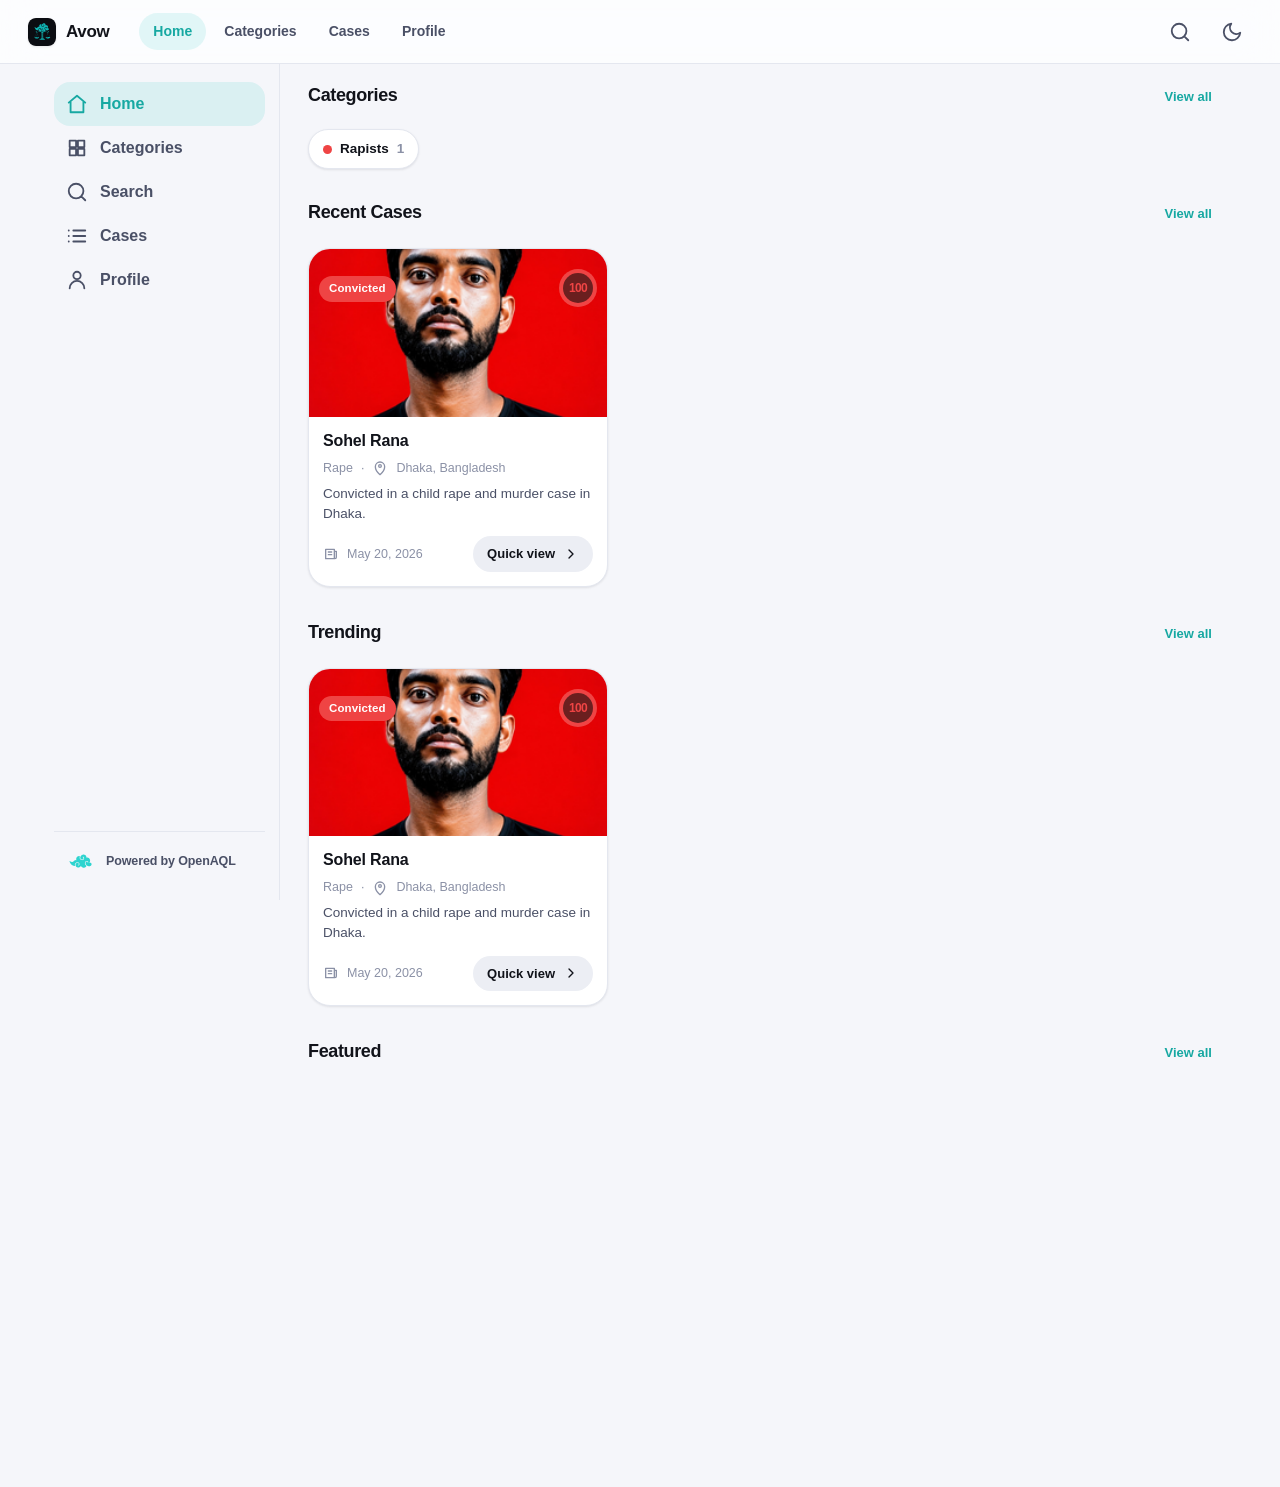
==== index.html @ c876e5d5 "Launch Avow" ====
<!DOCTYPE html>
<html lang="en" dir="ltr">
<head>
  <meta charset="UTF-8" />
  <meta name="viewport" content="width=device-width, initial-scale=1, viewport-fit=cover, maximum-scale=5" />
  <title>Avow</title>
  <meta name="title" content="Avow"/>
  <meta name="theme-color" content="#1CC2BB" media="(prefers-color-scheme: light)" />
  <meta name="theme-color" content="#0b0d12" media="(prefers-color-scheme: dark)" />
  <meta name="description" content="Awareness, Integrity and Justice" />
  <meta name="keywords" content="criminal, awareness, justice"/>
  <meta name="author" content="Avow"/>
  <meta name="robots" content="noindex, nofollow">
  <meta name="language" content="en"/>
  <meta property="og:type" content="website"/>
  <meta property="og:url" content="https://openaql.github.io/avow"/>
  <meta property="og:title" content="Avow"/>
  <meta property="og:description" content="Awareness, Integrity and Justice"/>
  <meta property="og:image" content="https://openaql.github.io/avow/assets/icons/avow-banner.jpg"/>
  <meta name="twitter:card" content="summary_large_image"/>
  <meta name="twitter:url" content="https://openaql.github.io/avow"/>
  <meta name="twitter:title" content="Avow"/>
  <meta name="twitter:description" content="Awareness, Integrity and Justice"/>
  <meta name="twitter:image" content="https://openaql.github.io/avow/assets/icons/avow-banner.jpg"/>
  <meta http-equiv="Content-Security-Policy" content="default-src 'self'; script-src 'self'; style-src 'self'; img-src 'self' data: https:; media-src 'self' https:; font-src 'self'; connect-src 'self'; manifest-src 'self'; worker-src 'self'; base-uri 'self'; form-action 'self'; frame-ancestors 'none'; object-src 'none'" />
  <meta name="referrer" content="no-referrer" />
  <link rel="canonical" href="./index.html" />
  <link rel="manifest" href="pwa/manifest.json" />
  <link rel="icon" type="image/svg+xml" href="assets/icons/icon.svg" />
  <link rel="apple-touch-icon" href="assets/icons/icon-192.png" />
  <meta name="apple-mobile-web-app-capable" content="yes" />
  <meta name="apple-mobile-web-app-status-bar-style" content="black-translucent" />
  <meta name="apple-mobile-web-app-title" content="Avow" />
  <link rel="preload" href="assets/css/styles.css" as="style" />
  <link rel="stylesheet" href="assets/css/styles.css" />
  <link rel="preload" href="data/index.json" as="fetch" type="application/json" crossorigin="anonymous" />
</head>
<body data-page="home">
  <div id="splash" aria-hidden="true"><div class="splash-logo"><img src="assets/icons/icon.svg" alt="Avow"></div></div>

  <main class="app" id="main">
    <section class="section">
      <div class="section__head"><h2 class="section__title">Categories</h2><a class="section__link" href="categories.html">View all</a></div>
    </section>
    <div class="cat-scroller" id="cat-chips" aria-label="Categories"></div>

    <section class="section">
      <div class="section__head"><h2 class="section__title">Recent Cases</h2><a class="section__link" href="search.html?sort=recent">View all</a></div>
    </section>
    <div class="case-rail" id="recent"></div>

    <section class="section">
      <div class="section__head"><h2 class="section__title">Trending</h2><a class="section__link" href="search.html?trending=1">View all</a></div>
    </section>
    <div class="case-rail" id="trending"></div>

    <section class="section">
      <div class="section__head"><h2 class="section__title">Featured</h2><a class="section__link" href="search.html?featured=1">View all</a></div>
    </section>
    <div class="case-rail" id="featured"></div>
  </main>

  <script src="assets/js/core.js" defer></script>
  <script src="assets/js/ui.js" defer></script>
  <script src="assets/js/components.js" defer></script>
  <script src="assets/js/home.js" defer></script>
</body>
</html>
---- assets/css/styles.css ----
:root {
  --brand: #1CC2BB;
  --brand-600: #17a8a2;
  --brand-700: #0f8c86;

  --bg: #f5f6fa;
  --bg-elev: #ffffff;
  --bg-sunken: #eceef4;
  --surface-glass: rgba(255, 255, 255, 0.72);
  --border: #e4e7ef;
  --border-strong: #d4d9e6;

  --text: #11131a;
  --text-soft: #4a5066;
  --text-mut: #8b91a6;

  --ok: #10b981;
  --warn: #f59e0b;
  --danger: #ef4444;
  --info: #3b82f6;
  --neutral: #6b7280;

  --st-suspect: #6b7280;
  --st-arrested: #f59e0b;
  --st-on_trial: #3b82f6;
  --st-convicted: #ef4444;
  --st-released: #10b981;
  --st-active: #8b5cf6;

  --r-sm: 10px;
  --r-md: 16px;
  --r-lg: 22px;
  --r-xl: 28px;
  --r-pill: 999px;

  --sh-1: 0 1px 2px rgba(17, 19, 26, 0.04), 0 1px 3px rgba(17, 19, 26, 0.06);
  --sh-2: 0 4px 12px rgba(17, 19, 26, 0.06), 0 2px 6px rgba(17, 19, 26, 0.05);
  --sh-3: 0 12px 32px rgba(17, 19, 26, 0.10), 0 4px 10px rgba(17, 19, 26, 0.06);
  --sh-fab: 0 8px 24px rgba(28, 194, 187, 0.40);

  --maxw: 1200px;
  --gutter: 16px;
  --header-h: 56px;
  --bottomnav-h: 64px;
  --safe-top: env(safe-area-inset-top, 0px);
  --safe-bottom: env(safe-area-inset-bottom, 0px);

  --ease: cubic-bezier(0.22, 1, 0.36, 1);
  --ease-in: cubic-bezier(0.55, 0, 1, 0.45);
  --dur-1: 140ms;
  --dur-2: 240ms;
  --dur-3: 380ms;

  --font: -apple-system, BlinkMacSystemFont, "Segoe UI", Roboto, "Helvetica Neue",
    Arial, "Noto Sans", sans-serif, "Apple Color Emoji", "Segoe UI Emoji";
  --font-mono: ui-monospace, SFMono-Regular, "SF Mono", Menlo, Consolas, monospace;
}

@media (prefers-color-scheme: dark) {
  :root {
    --bg: #0b0d12;
    --bg-elev: #151821;
    --bg-sunken: #0f121a;
    --surface-glass: rgba(21, 24, 33, 0.72);
    --border: #232838;
    --border-strong: #313850;
    --text: #f3f5fb;
    --text-soft: #b8bed2;
    --text-mut: #7e859c;
    --sh-1: 0 1px 2px rgba(0, 0, 0, 0.4);
    --sh-2: 0 4px 14px rgba(0, 0, 0, 0.45);
    --sh-3: 0 16px 40px rgba(0, 0, 0, 0.55);
  }
}

[data-theme="light"] {
  --bg: #f5f6fa; --bg-elev: #fff; --bg-sunken: #eceef4;
  --surface-glass: rgba(255,255,255,0.72);
  --border: #e4e7ef; --border-strong: #d4d9e6;
  --text: #11131a; --text-soft: #4a5066; --text-mut: #8b91a6;
}

[data-theme="dark"] {
  --bg: #0b0d12; --bg-elev: #151821; --bg-sunken: #0f121a;
  --surface-glass: rgba(21,24,33,0.72);
  --border: #232838; --border-strong: #313850;
  --text: #f3f5fb; --text-soft: #b8bed2; --text-mut: #7e859c;
}

*, *::before, *::after { box-sizing: border-box; }
* { margin: 0; -webkit-tap-highlight-color: transparent; }
html { -webkit-text-size-adjust: 100%; text-size-adjust: 100%; scroll-behavior: smooth; }

body {
  font-family: var(--font);
  background: var(--bg);
  color: var(--text);
  line-height: 1.5;
  font-size: 15px;
  min-height: 100dvh;
  overflow-x: hidden;
  -webkit-font-smoothing: antialiased;
  text-rendering: optimizeLegibility;
  overscroll-behavior-y: none;
}

img, svg, video { display: block; max-width: 100%; }
button, input, select, textarea { font: inherit; color: inherit; }
button { cursor: pointer; background: none; border: none; }
a { color: inherit; text-decoration: none; }
ul { list-style: none; padding: 0; }
:focus-visible { outline: 2px solid var(--brand); outline-offset: 2px; border-radius: 6px; }

@media (prefers-reduced-motion: reduce) {
  *, *::before, *::after { animation-duration: 0.001ms !important; transition-duration: 0.001ms !important; scroll-behavior: auto !important; }
}

.app {
  max-width: var(--maxw);
  margin: 0 auto;
  padding-top: calc(var(--header-h) + var(--safe-top));
  padding-bottom: calc(var(--bottomnav-h) + var(--safe-bottom) + 12px);
  min-height: 100dvh;
}

.appbar {
  position: fixed; top: 0; left: 0; right: 0; z-index: 50;
  height: calc(var(--header-h) + var(--safe-top));
  padding: var(--safe-top) var(--gutter) 0;
  display: flex; align-items: center; gap: 12px;
  background: var(--surface-glass);
  -webkit-backdrop-filter: saturate(180%) blur(18px);
  backdrop-filter: saturate(180%) blur(18px);
  border-bottom: 1px solid var(--border);
}

.appbar__brand { display: flex; align-items: center; gap: 10px; font-weight: 800; letter-spacing: -0.02em; font-size: 17px; }
.appbar__logo { width: 28px; height: 28px; border-radius: 8px; object-fit: cover; box-shadow: var(--sh-1); }
.appbar__spacer { flex: 1; }
.iconbtn { width: 40px; height: 40px; border-radius: var(--r-pill); display: grid; place-items: center; color: var(--text-soft); transition: background var(--dur-1) var(--ease), transform var(--dur-1) var(--ease); }
.iconbtn:hover { background: var(--bg-sunken); }
.iconbtn:active { transform: scale(0.92); }
.icon { width: 22px; height: 22px; stroke: currentColor; fill: none; stroke-width: 2; stroke-linecap: round; stroke-linejoin: round; }
.icon--sm { width: 16px; height: 16px; }
.icon--lg { width: 26px; height: 26px; }

.section { padding: 18px var(--gutter) 4px; }
.section__head { display: flex; align-items: baseline; justify-content: space-between; margin-bottom: 12px; }
.section__title { font-size: 18px; font-weight: 750; letter-spacing: -0.02em; }
.section__link { font-size: 13px; color: var(--brand-600); font-weight: 600; }
.page-title { font-size: 26px; font-weight: 820; letter-spacing: -0.03em; padding: 8px var(--gutter) 0; }
.page-sub { color: var(--text-mut); padding: 2px var(--gutter) 0; font-size: 14px; }

.stat-grid { display: grid; grid-template-columns: repeat(2, 1fr); gap: 12px; padding: 4px var(--gutter); }
.stat {
  background: var(--bg-elev); border: 1px solid var(--border); border-radius: var(--r-lg);
  padding: 16px; box-shadow: var(--sh-1); position: relative; overflow: hidden;
  transition: transform var(--dur-2) var(--ease), box-shadow var(--dur-2) var(--ease);
}
.stat:hover { transform: translateY(-2px); box-shadow: var(--sh-2); }
.stat__icon { width: 40px; height: 40px; border-radius: 12px; display: grid; place-items: center; margin-bottom: 10px; color: #fff; }
.stat__value { font-size: 26px; font-weight: 820; letter-spacing: -0.03em; font-variant-numeric: tabular-nums; }
.stat__label { color: var(--text-mut); font-size: 12.5px; font-weight: 600; margin-top: 2px; }
.stat__spark { position: absolute; right: -6px; bottom: -6px; width: 76px; height: 44px; opacity: 0.10; }

.cat-scroller { display: flex; gap: 10px; overflow-x: auto; padding: 4px var(--gutter) 12px; scroll-snap-type: x proximity; scrollbar-width: none; }
.cat-scroller::-webkit-scrollbar { display: none; }
.cat-grid { display: grid; grid-template-columns: repeat(2, 1fr); gap: 12px; padding: 4px var(--gutter); }
.cat-card {
  background: var(--bg-elev); border: 1px solid var(--border); border-radius: var(--r-lg);
  padding: 16px; box-shadow: var(--sh-1); display: flex; flex-direction: column; gap: 10px;
  transition: transform var(--dur-2) var(--ease), box-shadow var(--dur-2) var(--ease);
  scroll-snap-align: start;
}
.cat-card:active { transform: scale(0.97); }
.cat-card__icon { width: 46px; height: 46px; border-radius: 14px; display: grid; place-items: center; color: #fff; }
.cat-card__name { font-weight: 700; letter-spacing: -0.01em; }
.cat-card__count { font-size: 13px; color: var(--text-mut); }
.cat-chip { flex: 0 0 auto; display: flex; align-items: center; gap: 8px; padding: 9px 14px; border-radius: var(--r-pill); background: var(--bg-elev); border: 1px solid var(--border); font-weight: 600; font-size: 13.5px; box-shadow: var(--sh-1); transition: transform var(--dur-1) var(--ease); }
.cat-chip:active { transform: scale(0.95); }
.cat-chip .dot { width: 9px; height: 9px; border-radius: 50%; }

.case-list { display: grid; grid-template-columns: 1fr; gap: 12px; padding: 6px var(--gutter); }
.case-rail { display: flex; gap: 12px; overflow-x: auto; padding: 6px var(--gutter) 14px; scroll-snap-type: x mandatory; scrollbar-width: none; }
.case-rail::-webkit-scrollbar { display: none; }
.case-rail .case-card { flex: 0 0 78%; max-width: 320px; scroll-snap-align: start; }

.case-card {
  background: var(--bg-elev); border: 1px solid var(--border); border-radius: var(--r-lg);
  box-shadow: var(--sh-1); overflow: hidden; display: flex; flex-direction: column;
  transition: transform var(--dur-2) var(--ease), box-shadow var(--dur-2) var(--ease);
  text-align: left; width: 100%;
}
.case-card:hover { transform: translateY(-3px); box-shadow: var(--sh-3); }
.case-card:active { transform: scale(0.985); }
.case-card__media { position: relative; aspect-ratio: 16 / 9; display: grid; place-items: center; color: #fff; font-weight: 800; font-size: 30px; letter-spacing: -0.02em; }
.case-card__badge { position: absolute; top: 10px; left: 10px; }
.case-card__signal { position: absolute; top: 10px; right: 10px; }
.case-card__body { padding: 12px 14px 14px; display: flex; flex-direction: column; gap: 6px; }
.case-card__name { font-weight: 750; font-size: 16px; letter-spacing: -0.01em; }
.case-card__meta { display: flex; gap: 8px; align-items: center; font-size: 12.5px; color: var(--text-mut); flex-wrap: wrap; }
.case-card__desc { color: var(--text-soft); font-size: 13.5px; display: -webkit-box; -webkit-line-clamp: 2; -webkit-box-orient: vertical; overflow: hidden; }
.case-card__foot { display: flex; align-items: center; justify-content: space-between; margin-top: 6px; }

.gradient-media { background: linear-gradient(135deg, var(--c1, var(--brand)), var(--c2, var(--brand-700))); }
.avatar { border-radius: 50%; display: grid; place-items: center; color: #fff; font-weight: 800; letter-spacing: -0.02em; flex: none; }

.badge { display: inline-flex; align-items: center; gap: 6px; padding: 4px 10px; border-radius: var(--r-pill); font-size: 11.5px; font-weight: 700; letter-spacing: 0.01em; background: var(--bg-sunken); color: var(--text-soft); border: 1px solid var(--border); white-space: nowrap; }
.badge .dot { width: 7px; height: 7px; border-radius: 50%; }
.badge--status { color: #fff; border: none; backdrop-filter: blur(4px); }
.badge--glass { background: rgba(0,0,0,0.42); color: #fff; border: none; -webkit-backdrop-filter: blur(6px); backdrop-filter: blur(6px); }
.status-suspect { background: var(--st-suspect); }
.status-arrested { background: var(--st-arrested); }
.status-on_trial { background: var(--st-on_trial); }
.status-convicted { background: var(--st-convicted); }
.status-released { background: var(--st-released); }
.status-active { background: var(--st-active); }

.signal { display: inline-grid; place-items: center; width: 38px; height: 38px; border-radius: 50%; font-size: 12px; font-weight: 800; color: #fff; font-variant-numeric: tabular-nums; background:
  conic-gradient(currentColor calc(var(--score) * 1%), rgba(255,255,255,0.25) 0); position: relative; }
.signal::after { content: ""; position: absolute; inset: 4px; border-radius: 50%; background: rgba(0,0,0,0.55); }
.signal span { position: relative; z-index: 1; }
.signal--chip { color: var(--brand-600); background: var(--bg-sunken); width: auto; height: auto; padding: 4px 9px; border-radius: var(--r-pill); }
.signal--chip::after { display: none; }

.btn { display: inline-flex; align-items: center; justify-content: center; gap: 8px; padding: 11px 18px; border-radius: var(--r-pill); font-weight: 700; font-size: 14px; transition: transform var(--dur-1) var(--ease), box-shadow var(--dur-2) var(--ease), background var(--dur-1) var(--ease); }
.btn:active { transform: scale(0.96); }
.btn--primary { background: linear-gradient(135deg, var(--brand), var(--brand-700)); color: #fff; box-shadow: var(--sh-2); }
.btn--ghost { background: var(--bg-sunken); color: var(--text); }
.btn--block { width: 100%; }
.btn--sm { padding: 8px 14px; font-size: 13px; }
.quick-view { align-self: flex-start; }

.bottomnav {
  position: fixed; bottom: 0; left: 0; right: 0; z-index: 50;
  height: calc(var(--bottomnav-h) + var(--safe-bottom));
  padding-bottom: var(--safe-bottom);
  display: flex; align-items: stretch;
  background: var(--surface-glass);
  -webkit-backdrop-filter: saturate(180%) blur(20px);
  backdrop-filter: saturate(180%) blur(20px);
  border-top: 1px solid var(--border);
}

.bottomnav__item { flex: 1; display: flex; flex-direction: column; align-items: center; justify-content: center; gap: 3px; color: var(--text-mut); font-size: 10.5px; font-weight: 600; position: relative; transition: color var(--dur-1) var(--ease); }
.bottomnav__item .icon { transition: transform var(--dur-2) var(--ease); }
.bottomnav__item.is-active { color: var(--brand-600); }
.bottomnav__item.is-active .icon { transform: translateY(-2px); }
.bottomnav__item.is-active::before { content: ""; position: absolute; top: 8px; width: 38px; height: 30px; border-radius: var(--r-pill); background: color-mix(in srgb, var(--brand) 14%, transparent); z-index: -1; }

.fab-wrap { position: fixed; right: 16px; bottom: calc(var(--bottomnav-h) + var(--safe-bottom) + 10px); z-index: 55; }
.fab { width: 58px; height: 58px; border-radius: 20px; background: linear-gradient(135deg, var(--brand), var(--brand-700)); color: #fff; display: grid; place-items: center; box-shadow: var(--sh-fab); transition: transform var(--dur-2) var(--ease); }
.fab .icon { width: 26px; height: 26px; transition: transform var(--dur-3) var(--ease); }
.fab[aria-expanded="true"] .icon { transform: rotate(135deg); }
.fab:active { transform: scale(0.92); }
.fab-actions { position: absolute; right: 0; bottom: calc(100% + 14px); display: flex; flex-direction: column; gap: 10px; align-items: flex-end; pointer-events: none; }
.fab-action { display: flex; align-items: center; gap: 10px; opacity: 0; transform: translateY(8px) scale(0.9); pointer-events: none; transition: opacity var(--dur-2) var(--ease), transform var(--dur-2) var(--ease); }
.fab-wrap.is-open .fab-action { opacity: 1; transform: translateY(0) scale(1); pointer-events: auto; }
.fab-wrap.is-open .fab-action:nth-child(1) { transition-delay: 40ms; }
.fab-wrap.is-open .fab-action:nth-child(2) { transition-delay: 80ms; }
.fab-wrap.is-open .fab-action:nth-child(3) { transition-delay: 120ms; }
.fab-action__label { background: var(--bg-elev); border: 1px solid var(--border); padding: 6px 12px; border-radius: var(--r-pill); font-size: 13px; font-weight: 600; box-shadow: var(--sh-1); }
.fab-action__btn { width: 46px; height: 46px; border-radius: 16px; background: var(--bg-elev); border: 1px solid var(--border); color: var(--brand-600); display: grid; place-items: center; box-shadow: var(--sh-2); }
.fab-scrim { position: fixed; inset: 0; z-index: 54; background: rgba(0,0,0,0.28); opacity: 0; pointer-events: none; transition: opacity var(--dur-2) var(--ease); }
.fab-scrim.is-open { opacity: 1; pointer-events: auto; }

.search-overlay { position: fixed; inset: 0; z-index: 70; background: var(--bg); display: flex; flex-direction: column; transform: translateY(8px); opacity: 0; pointer-events: none; transition: opacity var(--dur-2) var(--ease), transform var(--dur-2) var(--ease); padding-top: var(--safe-top); }
.search-overlay.is-open { opacity: 1; transform: none; pointer-events: auto; }
.search-bar { display: flex; align-items: center; gap: 10px; padding: 12px var(--gutter); border-bottom: 1px solid var(--border); }
.search-input { flex: 1; background: var(--bg-sunken); border: 1px solid var(--border); border-radius: var(--r-pill); padding: 12px 16px; font-size: 16px; }
.search-results { flex: 1; overflow-y: auto; padding: 8px var(--gutter) 24px; -webkit-overflow-scrolling: touch; }
.search-empty { text-align: center; color: var(--text-mut); padding: 48px 16px; }
.result-row { display: flex; gap: 12px; align-items: center; padding: 10px; border-radius: var(--r-md); transition: background var(--dur-1) var(--ease); }
.result-row:active { background: var(--bg-sunken); }
.result-row__name { font-weight: 650; }
.result-row__meta { font-size: 12.5px; color: var(--text-mut); }
.search-pills { display: flex; gap: 8px; flex-wrap: wrap; padding: 12px var(--gutter); }

.filter-bar { display: flex; gap: 8px; overflow-x: auto; padding: 8px var(--gutter); scrollbar-width: none; }
.filter-bar::-webkit-scrollbar { display: none; }
.filter-pill { flex: 0 0 auto; padding: 8px 14px; border-radius: var(--r-pill); border: 1px solid var(--border); background: var(--bg-elev); font-size: 13px; font-weight: 600; color: var(--text-soft); display: inline-flex; gap: 6px; align-items: center; transition: all var(--dur-1) var(--ease); }
.filter-pill.is-active { background: var(--brand); color: #fff; border-color: var(--brand); }
.filter-panel { background: var(--bg-elev); border: 1px solid var(--border); border-radius: var(--r-lg); margin: 8px var(--gutter); padding: 14px; display: grid; gap: 14px; box-shadow: var(--sh-1); }
.field { display: flex; flex-direction: column; gap: 6px; }
.field label { font-size: 12.5px; font-weight: 700; color: var(--text-soft); }
.field select, .field input[type="text"] { background: var(--bg-sunken); border: 1px solid var(--border); border-radius: var(--r-md); padding: 10px 12px; font-size: 14px; }
.range-row { display: flex; align-items: center; gap: 10px; }
input[type="range"] { width: 100%; accent-color: var(--brand); }

.hero { position: relative; aspect-ratio: 16 / 10; display: flex; flex-direction: column; justify-content: flex-end; color: #fff; padding: 16px var(--gutter) 18px; overflow: hidden; }
.hero::after { content: ""; position: absolute; inset: 0; background: linear-gradient(180deg, rgba(0,0,0,0) 30%, rgba(0,0,0,0.65) 100%); z-index: 0; }
.hero > * { position: relative; z-index: 1; }
.hero__row { display: flex; gap: 8px; align-items: center; flex-wrap: wrap; margin-bottom: 8px; }
.hero__title { font-size: 28px; font-weight: 820; letter-spacing: -0.03em; text-shadow: 0 2px 12px rgba(0,0,0,0.4); }
.hero__back { position: absolute; top: calc(var(--safe-top) + 12px); left: var(--gutter); z-index: 2; background: rgba(0,0,0,0.4); color: #fff; -webkit-backdrop-filter: blur(8px); backdrop-filter: blur(8px); }

.detail { padding: 0 var(--gutter); }
.panel { background: var(--bg-elev); border: 1px solid var(--border); border-radius: var(--r-lg); padding: 16px; margin-top: 14px; box-shadow: var(--sh-1); }
.panel__title { font-size: 13px; text-transform: uppercase; letter-spacing: 0.06em; color: var(--text-mut); font-weight: 700; margin-bottom: 12px; }
.kv { display: grid; grid-template-columns: 120px 1fr; gap: 8px 12px; font-size: 14px; }
.kv dt { color: var(--text-mut); }
.kv dd { font-weight: 600; }
.taglist { display: flex; flex-wrap: wrap; gap: 8px; }
.prose { color: var(--text-soft); font-size: 15px; line-height: 1.65; }

.timeline { position: relative; padding-left: 28px; }
.timeline::before { content: ""; position: absolute; left: 9px; top: 6px; bottom: 6px; width: 2px; background: var(--border-strong); }
.tl-item { position: relative; padding-bottom: 18px; }
.tl-item:last-child { padding-bottom: 0; }
.tl-item::before { content: ""; position: absolute; left: -23px; top: 3px; width: 14px; height: 14px; border-radius: 50%; background: var(--bg-elev); border: 3px solid var(--brand); }
.tl-item.is-done::before { background: var(--brand); }
.tl-item__date { font-size: 12px; color: var(--text-mut); font-weight: 600; }
.tl-item__title { font-weight: 700; margin-top: 1px; }
.tl-item__detail { color: var(--text-soft); font-size: 13.5px; margin-top: 2px; }

.gallery { display: grid; grid-template-columns: repeat(2, 1fr); gap: 10px; }
.ev-card { border: 1px solid var(--border); border-radius: var(--r-md); overflow: hidden; background: var(--bg-sunken); display: flex; flex-direction: column; transition: transform var(--dur-2) var(--ease); }
.ev-card:active { transform: scale(0.97); }
.ev-card__thumb { aspect-ratio: 4 / 3; display: grid; place-items: center; color: var(--text-mut); background: var(--bg-sunken); }
.ev-card__cap { padding: 8px 10px; font-size: 12.5px; font-weight: 600; display: flex; gap: 6px; align-items: center; }
.ev-type { font-size: 10px; text-transform: uppercase; letter-spacing: 0.05em; color: var(--brand-600); }

.profile-head { display: flex; flex-direction: column; align-items: center; text-align: center; padding: 20px var(--gutter); gap: 8px; }
.profile-head .avatar { width: 92px; height: 92px; font-size: 34px; box-shadow: var(--sh-2); }
.profile-name { font-size: 22px; font-weight: 800; letter-spacing: -0.02em; }
.profile-loc { color: var(--text-mut); font-size: 14px; }
.profile-stats { display: grid; grid-template-columns: repeat(4, 1fr); gap: 8px; padding: 6px var(--gutter); }
.pstat { background: var(--bg-elev); border: 1px solid var(--border); border-radius: var(--r-md); padding: 12px 8px; text-align: center; box-shadow: var(--sh-1); }
.pstat__v { font-size: 20px; font-weight: 800; font-variant-numeric: tabular-nums; }
.pstat__l { font-size: 10.5px; color: var(--text-mut); font-weight: 600; margin-top: 2px; }
.risk-ring { width: 84px; height: 84px; }

.skeleton { background: linear-gradient(100deg, var(--bg-sunken) 30%, color-mix(in srgb, var(--bg-sunken) 60%, var(--bg-elev)) 50%, var(--bg-sunken) 70%); background-size: 200% 100%; animation: shimmer 1.3s var(--ease) infinite; border-radius: var(--r-md); }
@keyframes shimmer { to { background-position: -200% 0; } }
.sk-card { height: 230px; border-radius: var(--r-lg); }
.sk-line { height: 12px; margin: 8px 0; }

.state { text-align: center; padding: 56px 24px; color: var(--text-mut); }
.state__icon { width: 54px; height: 54px; margin: 0 auto 12px; color: var(--text-mut); }
.state__title { font-weight: 750; color: var(--text); font-size: 17px; }

.toast { position: fixed; left: 50%; bottom: calc(var(--bottomnav-h) + var(--safe-bottom) + 84px); transform: translateX(-50%) translateY(20px); background: var(--text); color: var(--bg); padding: 11px 18px; border-radius: var(--r-pill); font-size: 13.5px; font-weight: 600; box-shadow: var(--sh-3); opacity: 0; pointer-events: none; transition: opacity var(--dur-2) var(--ease), transform var(--dur-2) var(--ease); z-index: 80; }
.toast.is-show { opacity: 1; transform: translateX(-50%) translateY(0); }

.install-banner { position: fixed; left: var(--gutter); right: var(--gutter); bottom: calc(var(--bottomnav-h) + var(--safe-bottom) + 14px); z-index: 60; background: var(--bg-elev); border: 1px solid var(--border); border-radius: var(--r-lg); box-shadow: var(--sh-3); padding: 14px; display: none; align-items: center; gap: 12px; }
.install-banner.is-show { display: flex; animation: slideUp var(--dur-3) var(--ease); }
@keyframes slideUp { from { transform: translateY(30px); opacity: 0; } to { transform: none; opacity: 1; } }

.app { animation: pageIn var(--dur-3) var(--ease); }
@keyframes pageIn { from { opacity: 0; transform: translateY(6px); } to { opacity: 1; transform: none; } }

.reveal { opacity: 0; transform: translateY(14px); transition: opacity var(--dur-3) var(--ease), transform var(--dur-3) var(--ease); }
.reveal.is-in { opacity: 1; transform: none; }

#splash { position: fixed; inset: 0; z-index: 200; background: var(--bg); display: grid; place-items: center; transition: opacity var(--dur-3) var(--ease); }
#splash.is-hide { opacity: 0; pointer-events: none; }
.splash-logo { width: 84px; height: 84px; border-radius: 24px; overflow: hidden; box-shadow: var(--sh-fab); animation: pulse 1.4s var(--ease) infinite; }
.splash-logo img { width: 100%; height: 100%; display: block; }
@keyframes pulse { 0%,100% { transform: scale(1); } 50% { transform: scale(1.08); } }

.row { display: flex; align-items: center; gap: 8px; }
.wrap { flex-wrap: wrap; }
.mut { color: var(--text-mut); }
.hide { display: none !important; }
.center { text-align: center; }
.sr-only { position: absolute; width: 1px; height: 1px; padding: 0; margin: -1px; overflow: hidden; clip: rect(0,0,0,0); white-space: nowrap; border: 0; }
.tabnum { font-variant-numeric: tabular-nums; }

@media (min-width: 820px) {
  :root { --gutter: 28px; --header-h: 64px; }
  body { font-size: 16px; }
  .bottomnav { display: none; }
  .fab-wrap { display: none; }
  .app { padding-bottom: 48px; padding-left: 240px; }
  .appbar { padding-left: 28px; }
  .appbar__nav { display: flex; gap: 4px; margin-left: 18px; }
  .appbar__nav a { padding: 8px 14px; border-radius: var(--r-pill); font-weight: 600; font-size: 14px; color: var(--text-soft); transition: background var(--dur-1) var(--ease); }
  .appbar__nav a:hover { background: var(--bg-sunken); }
  .appbar__nav a.is-active { color: var(--brand-600); background: color-mix(in srgb, var(--brand) 12%, transparent); }

  .sidebar { position: fixed; top: calc(var(--header-h) + var(--safe-top)); left: max(0px, calc(50% - var(--maxw) / 2)); width: 240px; bottom: 0; padding: 18px 14px; border-right: 1px solid var(--border); overflow-y: auto; display: flex; flex-direction: column; }
  .sidebar__item { display: flex; align-items: center; gap: 12px; padding: 10px 12px; border-radius: var(--r-md); color: var(--text-soft); font-weight: 600; transition: background var(--dur-1) var(--ease); }
  .sidebar__item:hover { background: var(--bg-sunken); }
  .sidebar__item.is-active { background: color-mix(in srgb, var(--brand) 12%, transparent); color: var(--brand-600); }
  .sidebar__footer { margin-top: auto; display: flex; align-items: center; gap: 10px; padding: 14px 12px 6px; border-top: 1px solid var(--border); }
  .sidebar__poweredlogo { width: 30px; height: 30px; flex: none; border-radius: 8px; }
  .sidebar__poweredtext { font-size: 12.5px; font-weight: 700; color: var(--text-soft); letter-spacing: -0.01em; }

  .stat-grid { grid-template-columns: repeat(5, 1fr); }
  .cat-grid { grid-template-columns: repeat(3, 1fr); }
  .case-list { grid-template-columns: repeat(3, 1fr); }
  .case-rail .case-card { flex-basis: 300px; }
  .gallery { grid-template-columns: repeat(4, 1fr); }
  .hero { aspect-ratio: 21 / 9; border-radius: var(--r-xl); margin: 16px 0; }
  .detail { display: grid; grid-template-columns: 1.6fr 1fr; gap: 16px; align-items: start; }
  .detail .panel { margin-top: 16px; }
  .detail__main, .detail__side { display: contents; }
  .profile-stats { grid-template-columns: repeat(4, 1fr); max-width: 520px; margin: 0 auto; }
  .search-overlay .search-bar, .search-overlay .search-results { max-width: 760px; margin-left: auto; margin-right: auto; width: 100%; }
}
@media (max-width: 819px) { .sidebar, .appbar__nav { display: none; } }

@media (min-width: 1100px) {
  .case-list { grid-template-columns: repeat(4, 1fr); }
}

.qv-overlay { position: fixed; inset: 0; z-index: 75; display: flex; align-items: flex-end; justify-content: center; background: rgba(0,0,0,0.5); -webkit-backdrop-filter: blur(2px); backdrop-filter: blur(2px); opacity: 0; pointer-events: none; transition: opacity var(--dur-2) var(--ease); }
.qv-overlay.is-open { opacity: 1; pointer-events: auto; }
.qv-card { position: relative; background: var(--bg-elev); width: 100%; max-width: 520px; max-height: 88dvh; overflow-y: auto; border-radius: var(--r-xl) var(--r-xl) 0 0; box-shadow: var(--sh-3); transform: translateY(28px); transition: transform var(--dur-2) var(--ease); -webkit-overflow-scrolling: touch; }
.qv-overlay.is-open .qv-card { transform: none; }
.qv-close { position: absolute; top: 12px; right: 12px; z-index: 2; background: rgba(0,0,0,0.42); color: #fff; -webkit-backdrop-filter: blur(6px); backdrop-filter: blur(6px); }
.qv-media { position: relative; aspect-ratio: 16 / 9; display: grid; place-items: center; color: #fff; font-weight: 800; font-size: 34px; letter-spacing: -0.02em; overflow: hidden; border-radius: var(--r-xl) var(--r-xl) 0 0; }
.qv-media img { width: 100%; height: 100%; object-fit: cover; }
.qv-body { padding: 16px var(--gutter) calc(var(--safe-bottom) + 18px); display: flex; flex-direction: column; gap: 12px; }
.qv-name { font-size: 21px; font-weight: 800; letter-spacing: -0.02em; }
.qv-info { display: grid; grid-template-columns: 116px 1fr; gap: 8px 12px; font-size: 14px; margin: 0; }
.qv-info dt { color: var(--text-mut); }
.qv-info dd { font-weight: 600; margin: 0; }
.qv-desc { color: var(--text-soft); font-size: 14px; line-height: 1.6; }
.qv-actions { display: flex; flex-direction: column; gap: 10px; margin-top: 4px; }
.btn--block { width: 100%; justify-content: center; }
@media (min-width: 820px) { .qv-overlay { align-items: center; } .qv-card { border-radius: var(--r-xl); } }

@media (max-width: 819px) {
  #cat-chips > .cat-chip:nth-child(n+4) { display: none; }
}
@media (min-width: 820px) {
  #cat-chips { flex-wrap: wrap; overflow: visible; }
}
---- assets/css/styles.css ----
:root {
  --brand: #1CC2BB;
  --brand-600: #17a8a2;
  --brand-700: #0f8c86;

  --bg: #f5f6fa;
  --bg-elev: #ffffff;
  --bg-sunken: #eceef4;
  --surface-glass: rgba(255, 255, 255, 0.72);
  --border: #e4e7ef;
  --border-strong: #d4d9e6;

  --text: #11131a;
  --text-soft: #4a5066;
  --text-mut: #8b91a6;

  --ok: #10b981;
  --warn: #f59e0b;
  --danger: #ef4444;
  --info: #3b82f6;
  --neutral: #6b7280;

  --st-suspect: #6b7280;
  --st-arrested: #f59e0b;
  --st-on_trial: #3b82f6;
  --st-convicted: #ef4444;
  --st-released: #10b981;
  --st-active: #8b5cf6;

  --r-sm: 10px;
  --r-md: 16px;
  --r-lg: 22px;
  --r-xl: 28px;
  --r-pill: 999px;

  --sh-1: 0 1px 2px rgba(17, 19, 26, 0.04), 0 1px 3px rgba(17, 19, 26, 0.06);
  --sh-2: 0 4px 12px rgba(17, 19, 26, 0.06), 0 2px 6px rgba(17, 19, 26, 0.05);
  --sh-3: 0 12px 32px rgba(17, 19, 26, 0.10), 0 4px 10px rgba(17, 19, 26, 0.06);
  --sh-fab: 0 8px 24px rgba(28, 194, 187, 0.40);

  --maxw: 1200px;
  --gutter: 16px;
  --header-h: 56px;
  --bottomnav-h: 64px;
  --safe-top: env(safe-area-inset-top, 0px);
  --safe-bottom: env(safe-area-inset-bottom, 0px);

  --ease: cubic-bezier(0.22, 1, 0.36, 1);
  --ease-in: cubic-bezier(0.55, 0, 1, 0.45);
  --dur-1: 140ms;
  --dur-2: 240ms;
  --dur-3: 380ms;

  --font: -apple-system, BlinkMacSystemFont, "Segoe UI", Roboto, "Helvetica Neue",
    Arial, "Noto Sans", sans-serif, "Apple Color Emoji", "Segoe UI Emoji";
  --font-mono: ui-monospace, SFMono-Regular, "SF Mono", Menlo, Consolas, monospace;
}

@media (prefers-color-scheme: dark) {
  :root {
    --bg: #0b0d12;
    --bg-elev: #151821;
    --bg-sunken: #0f121a;
    --surface-glass: rgba(21, 24, 33, 0.72);
    --border: #232838;
    --border-strong: #313850;
    --text: #f3f5fb;
    --text-soft: #b8bed2;
    --text-mut: #7e859c;
    --sh-1: 0 1px 2px rgba(0, 0, 0, 0.4);
    --sh-2: 0 4px 14px rgba(0, 0, 0, 0.45);
    --sh-3: 0 16px 40px rgba(0, 0, 0, 0.55);
  }
}

[data-theme="light"] {
  --bg: #f5f6fa; --bg-elev: #fff; --bg-sunken: #eceef4;
  --surface-glass: rgba(255,255,255,0.72);
  --border: #e4e7ef; --border-strong: #d4d9e6;
  --text: #11131a; --text-soft: #4a5066; --text-mut: #8b91a6;
}

[data-theme="dark"] {
  --bg: #0b0d12; --bg-elev: #151821; --bg-sunken: #0f121a;
  --surface-glass: rgba(21,24,33,0.72);
  --border: #232838; --border-strong: #313850;
  --text: #f3f5fb; --text-soft: #b8bed2; --text-mut: #7e859c;
}

*, *::before, *::after { box-sizing: border-box; }
* { margin: 0; -webkit-tap-highlight-color: transparent; }
html { -webkit-text-size-adjust: 100%; text-size-adjust: 100%; scroll-behavior: smooth; }

body {
  font-family: var(--font);
  background: var(--bg);
  color: var(--text);
  line-height: 1.5;
  font-size: 15px;
  min-height: 100dvh;
  overflow-x: hidden;
  -webkit-font-smoothing: antialiased;
  text-rendering: optimizeLegibility;
  overscroll-behavior-y: none;
}

img, svg, video { display: block; max-width: 100%; }
button, input, select, textarea { font: inherit; color: inherit; }
button { cursor: pointer; background: none; border: none; }
a { color: inherit; text-decoration: none; }
ul { list-style: none; padding: 0; }
:focus-visible { outline: 2px solid var(--brand); outline-offset: 2px; border-radius: 6px; }

@media (prefers-reduced-motion: reduce) {
  *, *::before, *::after { animation-duration: 0.001ms !important; transition-duration: 0.001ms !important; scroll-behavior: auto !important; }
}

.app {
  max-width: var(--maxw);
  margin: 0 auto;
  padding-top: calc(var(--header-h) + var(--safe-top));
  padding-bottom: calc(var(--bottomnav-h) + var(--safe-bottom) + 12px);
  min-height: 100dvh;
}

.appbar {
  position: fixed; top: 0; left: 0; right: 0; z-index: 50;
  height: calc(var(--header-h) + var(--safe-top));
  padding: var(--safe-top) var(--gutter) 0;
  display: flex; align-items: center; gap: 12px;
  background: var(--surface-glass);
  -webkit-backdrop-filter: saturate(180%) blur(18px);
  backdrop-filter: saturate(180%) blur(18px);
  border-bottom: 1px solid var(--border);
}

.appbar__brand { display: flex; align-items: center; gap: 10px; font-weight: 800; letter-spacing: -0.02em; font-size: 17px; }
.appbar__logo { width: 28px; height: 28px; border-radius: 8px; object-fit: cover; box-shadow: var(--sh-1); }
.appbar__spacer { flex: 1; }
.iconbtn { width: 40px; height: 40px; border-radius: var(--r-pill); display: grid; place-items: center; color: var(--text-soft); transition: background var(--dur-1) var(--ease), transform var(--dur-1) var(--ease); }
.iconbtn:hover { background: var(--bg-sunken); }
.iconbtn:active { transform: scale(0.92); }
.icon { width: 22px; height: 22px; stroke: currentColor; fill: none; stroke-width: 2; stroke-linecap: round; stroke-linejoin: round; }
.icon--sm { width: 16px; height: 16px; }
.icon--lg { width: 26px; height: 26px; }

.section { padding: 18px var(--gutter) 4px; }
.section__head { display: flex; align-items: baseline; justify-content: space-between; margin-bottom: 12px; }
.section__title { font-size: 18px; font-weight: 750; letter-spacing: -0.02em; }
.section__link { font-size: 13px; color: var(--brand-600); font-weight: 600; }
.page-title { font-size: 26px; font-weight: 820; letter-spacing: -0.03em; padding: 8px var(--gutter) 0; }
.page-sub { color: var(--text-mut); padding: 2px var(--gutter) 0; font-size: 14px; }

.stat-grid { display: grid; grid-template-columns: repeat(2, 1fr); gap: 12px; padding: 4px var(--gutter); }
.stat {
  background: var(--bg-elev); border: 1px solid var(--border); border-radius: var(--r-lg);
  padding: 16px; box-shadow: var(--sh-1); position: relative; overflow: hidden;
  transition: transform var(--dur-2) var(--ease), box-shadow var(--dur-2) var(--ease);
}
.stat:hover { transform: translateY(-2px); box-shadow: var(--sh-2); }
.stat__icon { width: 40px; height: 40px; border-radius: 12px; display: grid; place-items: center; margin-bottom: 10px; color: #fff; }
.stat__value { font-size: 26px; font-weight: 820; letter-spacing: -0.03em; font-variant-numeric: tabular-nums; }
.stat__label { color: var(--text-mut); font-size: 12.5px; font-weight: 600; margin-top: 2px; }
.stat__spark { position: absolute; right: -6px; bottom: -6px; width: 76px; height: 44px; opacity: 0.10; }

.cat-scroller { display: flex; gap: 10px; overflow-x: auto; padding: 4px var(--gutter) 12px; scroll-snap-type: x proximity; scrollbar-width: none; }
.cat-scroller::-webkit-scrollbar { display: none; }
.cat-grid { display: grid; grid-template-columns: repeat(2, 1fr); gap: 12px; padding: 4px var(--gutter); }
.cat-card {
  background: var(--bg-elev); border: 1px solid var(--border); border-radius: var(--r-lg);
  padding: 16px; box-shadow: var(--sh-1); display: flex; flex-direction: column; gap: 10px;
  transition: transform var(--dur-2) var(--ease), box-shadow var(--dur-2) var(--ease);
  scroll-snap-align: start;
}
.cat-card:active { transform: scale(0.97); }
.cat-card__icon { width: 46px; height: 46px; border-radius: 14px; display: grid; place-items: center; color: #fff; }
.cat-card__name { font-weight: 700; letter-spacing: -0.01em; }
.cat-card__count { font-size: 13px; color: var(--text-mut); }
.cat-chip { flex: 0 0 auto; display: flex; align-items: center; gap: 8px; padding: 9px 14px; border-radius: var(--r-pill); background: var(--bg-elev); border: 1px solid var(--border); font-weight: 600; font-size: 13.5px; box-shadow: var(--sh-1); transition: transform var(--dur-1) var(--ease); }
.cat-chip:active { transform: scale(0.95); }
.cat-chip .dot { width: 9px; height: 9px; border-radius: 50%; }

.case-list { display: grid; grid-template-columns: 1fr; gap: 12px; padding: 6px var(--gutter); }
.case-rail { display: flex; gap: 12px; overflow-x: auto; padding: 6px var(--gutter) 14px; scroll-snap-type: x mandatory; scrollbar-width: none; }
.case-rail::-webkit-scrollbar { display: none; }
.case-rail .case-card { flex: 0 0 78%; max-width: 320px; scroll-snap-align: start; }

.case-card {
  background: var(--bg-elev); border: 1px solid var(--border); border-radius: var(--r-lg);
  box-shadow: var(--sh-1); overflow: hidden; display: flex; flex-direction: column;
  transition: transform var(--dur-2) var(--ease), box-shadow var(--dur-2) var(--ease);
  text-align: left; width: 100%;
}
.case-card:hover { transform: translateY(-3px); box-shadow: var(--sh-3); }
.case-card:active { transform: scale(0.985); }
.case-card__media { position: relative; aspect-ratio: 16 / 9; display: grid; place-items: center; color: #fff; font-weight: 800; font-size: 30px; letter-spacing: -0.02em; }
.case-card__badge { position: absolute; top: 10px; left: 10px; }
.case-card__signal { position: absolute; top: 10px; right: 10px; }
.case-card__body { padding: 12px 14px 14px; display: flex; flex-direction: column; gap: 6px; }
.case-card__name { font-weight: 750; font-size: 16px; letter-spacing: -0.01em; }
.case-card__meta { display: flex; gap: 8px; align-items: center; font-size: 12.5px; color: var(--text-mut); flex-wrap: wrap; }
.case-card__desc { color: var(--text-soft); font-size: 13.5px; display: -webkit-box; -webkit-line-clamp: 2; -webkit-box-orient: vertical; overflow: hidden; }
.case-card__foot { display: flex; align-items: center; justify-content: space-between; margin-top: 6px; }

.gradient-media { background: linear-gradient(135deg, var(--c1, var(--brand)), var(--c2, var(--brand-700))); }
.avatar { border-radius: 50%; display: grid; place-items: center; color: #fff; font-weight: 800; letter-spacing: -0.02em; flex: none; }

.badge { display: inline-flex; align-items: center; gap: 6px; padding: 4px 10px; border-radius: var(--r-pill); font-size: 11.5px; font-weight: 700; letter-spacing: 0.01em; background: var(--bg-sunken); color: var(--text-soft); border: 1px solid var(--border); white-space: nowrap; }
.badge .dot { width: 7px; height: 7px; border-radius: 50%; }
.badge--status { color: #fff; border: none; backdrop-filter: blur(4px); }
.badge--glass { background: rgba(0,0,0,0.42); color: #fff; border: none; -webkit-backdrop-filter: blur(6px); backdrop-filter: blur(6px); }
.status-suspect { background: var(--st-suspect); }
.status-arrested { background: var(--st-arrested); }
.status-on_trial { background: var(--st-on_trial); }
.status-convicted { background: var(--st-convicted); }
.status-released { background: var(--st-released); }
.status-active { background: var(--st-active); }

.signal { display: inline-grid; place-items: center; width: 38px; height: 38px; border-radius: 50%; font-size: 12px; font-weight: 800; color: #fff; font-variant-numeric: tabular-nums; background:
  conic-gradient(currentColor calc(var(--score) * 1%), rgba(255,255,255,0.25) 0); position: relative; }
.signal::after { content: ""; position: absolute; inset: 4px; border-radius: 50%; background: rgba(0,0,0,0.55); }
.signal span { position: relative; z-index: 1; }
.signal--chip { color: var(--brand-600); background: var(--bg-sunken); width: auto; height: auto; padding: 4px 9px; border-radius: var(--r-pill); }
.signal--chip::after { display: none; }

.btn { display: inline-flex; align-items: center; justify-content: center; gap: 8px; padding: 11px 18px; border-radius: var(--r-pill); font-weight: 700; font-size: 14px; transition: transform var(--dur-1) var(--ease), box-shadow var(--dur-2) var(--ease), background var(--dur-1) var(--ease); }
.btn:active { transform: scale(0.96); }
.btn--primary { background: linear-gradient(135deg, var(--brand), var(--brand-700)); color: #fff; box-shadow: var(--sh-2); }
.btn--ghost { background: var(--bg-sunken); color: var(--text); }
.btn--block { width: 100%; }
.btn--sm { padding: 8px 14px; font-size: 13px; }
.quick-view { align-self: flex-start; }

.bottomnav {
  position: fixed; bottom: 0; left: 0; right: 0; z-index: 50;
  height: calc(var(--bottomnav-h) + var(--safe-bottom));
  padding-bottom: var(--safe-bottom);
  display: flex; align-items: stretch;
  background: var(--surface-glass);
  -webkit-backdrop-filter: saturate(180%) blur(20px);
  backdrop-filter: saturate(180%) blur(20px);
  border-top: 1px solid var(--border);
}

.bottomnav__item { flex: 1; display: flex; flex-direction: column; align-items: center; justify-content: center; gap: 3px; color: var(--text-mut); font-size: 10.5px; font-weight: 600; position: relative; transition: color var(--dur-1) var(--ease); }
.bottomnav__item .icon { transition: transform var(--dur-2) var(--ease); }
.bottomnav__item.is-active { color: var(--brand-600); }
.bottomnav__item.is-active .icon { transform: translateY(-2px); }
.bottomnav__item.is-active::before { content: ""; position: absolute; top: 8px; width: 38px; height: 30px; border-radius: var(--r-pill); background: color-mix(in srgb, var(--brand) 14%, transparent); z-index: -1; }

.fab-wrap { position: fixed; right: 16px; bottom: calc(var(--bottomnav-h) + var(--safe-bottom) + 10px); z-index: 55; }
.fab { width: 58px; height: 58px; border-radius: 20px; background: linear-gradient(135deg, var(--brand), var(--brand-700)); color: #fff; display: grid; place-items: center; box-shadow: var(--sh-fab); transition: transform var(--dur-2) var(--ease); }
.fab .icon { width: 26px; height: 26px; transition: transform var(--dur-3) var(--ease); }
.fab[aria-expanded="true"] .icon { transform: rotate(135deg); }
.fab:active { transform: scale(0.92); }
.fab-actions { position: absolute; right: 0; bottom: calc(100% + 14px); display: flex; flex-direction: column; gap: 10px; align-items: flex-end; pointer-events: none; }
.fab-action { display: flex; align-items: center; gap: 10px; opacity: 0; transform: translateY(8px) scale(0.9); pointer-events: none; transition: opacity var(--dur-2) var(--ease), transform var(--dur-2) var(--ease); }
.fab-wrap.is-open .fab-action { opacity: 1; transform: translateY(0) scale(1); pointer-events: auto; }
.fab-wrap.is-open .fab-action:nth-child(1) { transition-delay: 40ms; }
.fab-wrap.is-open .fab-action:nth-child(2) { transition-delay: 80ms; }
.fab-wrap.is-open .fab-action:nth-child(3) { transition-delay: 120ms; }
.fab-action__label { background: var(--bg-elev); border: 1px solid var(--border); padding: 6px 12px; border-radius: var(--r-pill); font-size: 13px; font-weight: 600; box-shadow: var(--sh-1); }
.fab-action__btn { width: 46px; height: 46px; border-radius: 16px; background: var(--bg-elev); border: 1px solid var(--border); color: var(--brand-600); display: grid; place-items: center; box-shadow: var(--sh-2); }
.fab-scrim { position: fixed; inset: 0; z-index: 54; background: rgba(0,0,0,0.28); opacity: 0; pointer-events: none; transition: opacity var(--dur-2) var(--ease); }
.fab-scrim.is-open { opacity: 1; pointer-events: auto; }

.search-overlay { position: fixed; inset: 0; z-index: 70; background: var(--bg); display: flex; flex-direction: column; transform: translateY(8px); opacity: 0; pointer-events: none; transition: opacity var(--dur-2) var(--ease), transform var(--dur-2) var(--ease); padding-top: var(--safe-top); }
.search-overlay.is-open { opacity: 1; transform: none; pointer-events: auto; }
.search-bar { display: flex; align-items: center; gap: 10px; padding: 12px var(--gutter); border-bottom: 1px solid var(--border); }
.search-input { flex: 1; background: var(--bg-sunken); border: 1px solid var(--border); border-radius: var(--r-pill); padding: 12px 16px; font-size: 16px; }
.search-results { flex: 1; overflow-y: auto; padding: 8px var(--gutter) 24px; -webkit-overflow-scrolling: touch; }
.search-empty { text-align: center; color: var(--text-mut); padding: 48px 16px; }
.result-row { display: flex; gap: 12px; align-items: center; padding: 10px; border-radius: var(--r-md); transition: background var(--dur-1) var(--ease); }
.result-row:active { background: var(--bg-sunken); }
.result-row__name { font-weight: 650; }
.result-row__meta { font-size: 12.5px; color: var(--text-mut); }
.search-pills { display: flex; gap: 8px; flex-wrap: wrap; padding: 12px var(--gutter); }

.filter-bar { display: flex; gap: 8px; overflow-x: auto; padding: 8px var(--gutter); scrollbar-width: none; }
.filter-bar::-webkit-scrollbar { display: none; }
.filter-pill { flex: 0 0 auto; padding: 8px 14px; border-radius: var(--r-pill); border: 1px solid var(--border); background: var(--bg-elev); font-size: 13px; font-weight: 600; color: var(--text-soft); display: inline-flex; gap: 6px; align-items: center; transition: all var(--dur-1) var(--ease); }
.filter-pill.is-active { background: var(--brand); color: #fff; border-color: var(--brand); }
.filter-panel { background: var(--bg-elev); border: 1px solid var(--border); border-radius: var(--r-lg); margin: 8px var(--gutter); padding: 14px; display: grid; gap: 14px; box-shadow: var(--sh-1); }
.field { display: flex; flex-direction: column; gap: 6px; }
.field label { font-size: 12.5px; font-weight: 700; color: var(--text-soft); }
.field select, .field input[type="text"] { background: var(--bg-sunken); border: 1px solid var(--border); border-radius: var(--r-md); padding: 10px 12px; font-size: 14px; }
.range-row { display: flex; align-items: center; gap: 10px; }
input[type="range"] { width: 100%; accent-color: var(--brand); }

.hero { position: relative; aspect-ratio: 16 / 10; display: flex; flex-direction: column; justify-content: flex-end; color: #fff; padding: 16px var(--gutter) 18px; overflow: hidden; }
.hero::after { content: ""; position: absolute; inset: 0; background: linear-gradient(180deg, rgba(0,0,0,0) 30%, rgba(0,0,0,0.65) 100%); z-index: 0; }
.hero > * { position: relative; z-index: 1; }
.hero__row { display: flex; gap: 8px; align-items: center; flex-wrap: wrap; margin-bottom: 8px; }
.hero__title { font-size: 28px; font-weight: 820; letter-spacing: -0.03em; text-shadow: 0 2px 12px rgba(0,0,0,0.4); }
.hero__back { position: absolute; top: calc(var(--safe-top) + 12px); left: var(--gutter); z-index: 2; background: rgba(0,0,0,0.4); color: #fff; -webkit-backdrop-filter: blur(8px); backdrop-filter: blur(8px); }

.detail { padding: 0 var(--gutter); }
.panel { background: var(--bg-elev); border: 1px solid var(--border); border-radius: var(--r-lg); padding: 16px; margin-top: 14px; box-shadow: var(--sh-1); }
.panel__title { font-size: 13px; text-transform: uppercase; letter-spacing: 0.06em; color: var(--text-mut); font-weight: 700; margin-bottom: 12px; }
.kv { display: grid; grid-template-columns: 120px 1fr; gap: 8px 12px; font-size: 14px; }
.kv dt { color: var(--text-mut); }
.kv dd { font-weight: 600; }
.taglist { display: flex; flex-wrap: wrap; gap: 8px; }
.prose { color: var(--text-soft); font-size: 15px; line-height: 1.65; }

.timeline { position: relative; padding-left: 28px; }
.timeline::before { content: ""; position: absolute; left: 9px; top: 6px; bottom: 6px; width: 2px; background: var(--border-strong); }
.tl-item { position: relative; padding-bottom: 18px; }
.tl-item:last-child { padding-bottom: 0; }
.tl-item::before { content: ""; position: absolute; left: -23px; top: 3px; width: 14px; height: 14px; border-radius: 50%; background: var(--bg-elev); border: 3px solid var(--brand); }
.tl-item.is-done::before { background: var(--brand); }
.tl-item__date { font-size: 12px; color: var(--text-mut); font-weight: 600; }
.tl-item__title { font-weight: 700; margin-top: 1px; }
.tl-item__detail { color: var(--text-soft); font-size: 13.5px; margin-top: 2px; }

.gallery { display: grid; grid-template-columns: repeat(2, 1fr); gap: 10px; }
.ev-card { border: 1px solid var(--border); border-radius: var(--r-md); overflow: hidden; background: var(--bg-sunken); display: flex; flex-direction: column; transition: transform var(--dur-2) var(--ease); }
.ev-card:active { transform: scale(0.97); }
.ev-card__thumb { aspect-ratio: 4 / 3; display: grid; place-items: center; color: var(--text-mut); background: var(--bg-sunken); }
.ev-card__cap { padding: 8px 10px; font-size: 12.5px; font-weight: 600; display: flex; gap: 6px; align-items: center; }
.ev-type { font-size: 10px; text-transform: uppercase; letter-spacing: 0.05em; color: var(--brand-600); }

.profile-head { display: flex; flex-direction: column; align-items: center; text-align: center; padding: 20px var(--gutter); gap: 8px; }
.profile-head .avatar { width: 92px; height: 92px; font-size: 34px; box-shadow: var(--sh-2); }
.profile-name { font-size: 22px; font-weight: 800; letter-spacing: -0.02em; }
.profile-loc { color: var(--text-mut); font-size: 14px; }
.profile-stats { display: grid; grid-template-columns: repeat(4, 1fr); gap: 8px; padding: 6px var(--gutter); }
.pstat { background: var(--bg-elev); border: 1px solid var(--border); border-radius: var(--r-md); padding: 12px 8px; text-align: center; box-shadow: var(--sh-1); }
.pstat__v { font-size: 20px; font-weight: 800; font-variant-numeric: tabular-nums; }
.pstat__l { font-size: 10.5px; color: var(--text-mut); font-weight: 600; margin-top: 2px; }
.risk-ring { width: 84px; height: 84px; }

.skeleton { background: linear-gradient(100deg, var(--bg-sunken) 30%, color-mix(in srgb, var(--bg-sunken) 60%, var(--bg-elev)) 50%, var(--bg-sunken) 70%); background-size: 200% 100%; animation: shimmer 1.3s var(--ease) infinite; border-radius: var(--r-md); }
@keyframes shimmer { to { background-position: -200% 0; } }
.sk-card { height: 230px; border-radius: var(--r-lg); }
.sk-line { height: 12px; margin: 8px 0; }

.state { text-align: center; padding: 56px 24px; color: var(--text-mut); }
.state__icon { width: 54px; height: 54px; margin: 0 auto 12px; color: var(--text-mut); }
.state__title { font-weight: 750; color: var(--text); font-size: 17px; }

.toast { position: fixed; left: 50%; bottom: calc(var(--bottomnav-h) + var(--safe-bottom) + 84px); transform: translateX(-50%) translateY(20px); background: var(--text); color: var(--bg); padding: 11px 18px; border-radius: var(--r-pill); font-size: 13.5px; font-weight: 600; box-shadow: var(--sh-3); opacity: 0; pointer-events: none; transition: opacity var(--dur-2) var(--ease), transform var(--dur-2) var(--ease); z-index: 80; }
.toast.is-show { opacity: 1; transform: translateX(-50%) translateY(0); }

.install-banner { position: fixed; left: var(--gutter); right: var(--gutter); bottom: calc(var(--bottomnav-h) + var(--safe-bottom) + 14px); z-index: 60; background: var(--bg-elev); border: 1px solid var(--border); border-radius: var(--r-lg); box-shadow: var(--sh-3); padding: 14px; display: none; align-items: center; gap: 12px; }
.install-banner.is-show { display: flex; animation: slideUp var(--dur-3) var(--ease); }
@keyframes slideUp { from { transform: translateY(30px); opacity: 0; } to { transform: none; opacity: 1; } }

.app { animation: pageIn var(--dur-3) var(--ease); }
@keyframes pageIn { from { opacity: 0; transform: translateY(6px); } to { opacity: 1; transform: none; } }

.reveal { opacity: 0; transform: translateY(14px); transition: opacity var(--dur-3) var(--ease), transform var(--dur-3) var(--ease); }
.reveal.is-in { opacity: 1; transform: none; }

#splash { position: fixed; inset: 0; z-index: 200; background: var(--bg); display: grid; place-items: center; transition: opacity var(--dur-3) var(--ease); }
#splash.is-hide { opacity: 0; pointer-events: none; }
.splash-logo { width: 84px; height: 84px; border-radius: 24px; overflow: hidden; box-shadow: var(--sh-fab); animation: pulse 1.4s var(--ease) infinite; }
.splash-logo img { width: 100%; height: 100%; display: block; }
@keyframes pulse { 0%,100% { transform: scale(1); } 50% { transform: scale(1.08); } }

.row { display: flex; align-items: center; gap: 8px; }
.wrap { flex-wrap: wrap; }
.mut { color: var(--text-mut); }
.hide { display: none !important; }
.center { text-align: center; }
.sr-only { position: absolute; width: 1px; height: 1px; padding: 0; margin: -1px; overflow: hidden; clip: rect(0,0,0,0); white-space: nowrap; border: 0; }
.tabnum { font-variant-numeric: tabular-nums; }

@media (min-width: 820px) {
  :root { --gutter: 28px; --header-h: 64px; }
  body { font-size: 16px; }
  .bottomnav { display: none; }
  .fab-wrap { display: none; }
  .app { padding-bottom: 48px; padding-left: 240px; }
  .appbar { padding-left: 28px; }
  .appbar__nav { display: flex; gap: 4px; margin-left: 18px; }
  .appbar__nav a { padding: 8px 14px; border-radius: var(--r-pill); font-weight: 600; font-size: 14px; color: var(--text-soft); transition: background var(--dur-1) var(--ease); }
  .appbar__nav a:hover { background: var(--bg-sunken); }
  .appbar__nav a.is-active { color: var(--brand-600); background: color-mix(in srgb, var(--brand) 12%, transparent); }

  .sidebar { position: fixed; top: calc(var(--header-h) + var(--safe-top)); left: max(0px, calc(50% - var(--maxw) / 2)); width: 240px; bottom: 0; padding: 18px 14px; border-right: 1px solid var(--border); overflow-y: auto; display: flex; flex-direction: column; }
  .sidebar__item { display: flex; align-items: center; gap: 12px; padding: 10px 12px; border-radius: var(--r-md); color: var(--text-soft); font-weight: 600; transition: background var(--dur-1) var(--ease); }
  .sidebar__item:hover { background: var(--bg-sunken); }
  .sidebar__item.is-active { background: color-mix(in srgb, var(--brand) 12%, transparent); color: var(--brand-600); }
  .sidebar__footer { margin-top: auto; display: flex; align-items: center; gap: 10px; padding: 14px 12px 6px; border-top: 1px solid var(--border); }
  .sidebar__poweredlogo { width: 30px; height: 30px; flex: none; border-radius: 8px; }
  .sidebar__poweredtext { font-size: 12.5px; font-weight: 700; color: var(--text-soft); letter-spacing: -0.01em; }

  .stat-grid { grid-template-columns: repeat(5, 1fr); }
  .cat-grid { grid-template-columns: repeat(3, 1fr); }
  .case-list { grid-template-columns: repeat(3, 1fr); }
  .case-rail .case-card { flex-basis: 300px; }
  .gallery { grid-template-columns: repeat(4, 1fr); }
  .hero { aspect-ratio: 21 / 9; border-radius: var(--r-xl); margin: 16px 0; }
  .detail { display: grid; grid-template-columns: 1.6fr 1fr; gap: 16px; align-items: start; }
  .detail .panel { margin-top: 16px; }
  .detail__main, .detail__side { display: contents; }
  .profile-stats { grid-template-columns: repeat(4, 1fr); max-width: 520px; margin: 0 auto; }
  .search-overlay .search-bar, .search-overlay .search-results { max-width: 760px; margin-left: auto; margin-right: auto; width: 100%; }
}
@media (max-width: 819px) { .sidebar, .appbar__nav { display: none; } }

@media (min-width: 1100px) {
  .case-list { grid-template-columns: repeat(4, 1fr); }
}

.qv-overlay { position: fixed; inset: 0; z-index: 75; display: flex; align-items: flex-end; justify-content: center; background: rgba(0,0,0,0.5); -webkit-backdrop-filter: blur(2px); backdrop-filter: blur(2px); opacity: 0; pointer-events: none; transition: opacity var(--dur-2) var(--ease); }
.qv-overlay.is-open { opacity: 1; pointer-events: auto; }
.qv-card { position: relative; background: var(--bg-elev); width: 100%; max-width: 520px; max-height: 88dvh; overflow-y: auto; border-radius: var(--r-xl) var(--r-xl) 0 0; box-shadow: var(--sh-3); transform: translateY(28px); transition: transform var(--dur-2) var(--ease); -webkit-overflow-scrolling: touch; }
.qv-overlay.is-open .qv-card { transform: none; }
.qv-close { position: absolute; top: 12px; right: 12px; z-index: 2; background: rgba(0,0,0,0.42); color: #fff; -webkit-backdrop-filter: blur(6px); backdrop-filter: blur(6px); }
.qv-media { position: relative; aspect-ratio: 16 / 9; display: grid; place-items: center; color: #fff; font-weight: 800; font-size: 34px; letter-spacing: -0.02em; overflow: hidden; border-radius: var(--r-xl) var(--r-xl) 0 0; }
.qv-media img { width: 100%; height: 100%; object-fit: cover; }
.qv-body { padding: 16px var(--gutter) calc(var(--safe-bottom) + 18px); display: flex; flex-direction: column; gap: 12px; }
.qv-name { font-size: 21px; font-weight: 800; letter-spacing: -0.02em; }
.qv-info { display: grid; grid-template-columns: 116px 1fr; gap: 8px 12px; font-size: 14px; margin: 0; }
.qv-info dt { color: var(--text-mut); }
.qv-info dd { font-weight: 600; margin: 0; }
.qv-desc { color: var(--text-soft); font-size: 14px; line-height: 1.6; }
.qv-actions { display: flex; flex-direction: column; gap: 10px; margin-top: 4px; }
.btn--block { width: 100%; justify-content: center; }
@media (min-width: 820px) { .qv-overlay { align-items: center; } .qv-card { border-radius: var(--r-xl); } }

@media (max-width: 819px) {
  #cat-chips > .cat-chip:nth-child(n+4) { display: none; }
}
@media (min-width: 820px) {
  #cat-chips { flex-wrap: wrap; overflow: visible; }
}
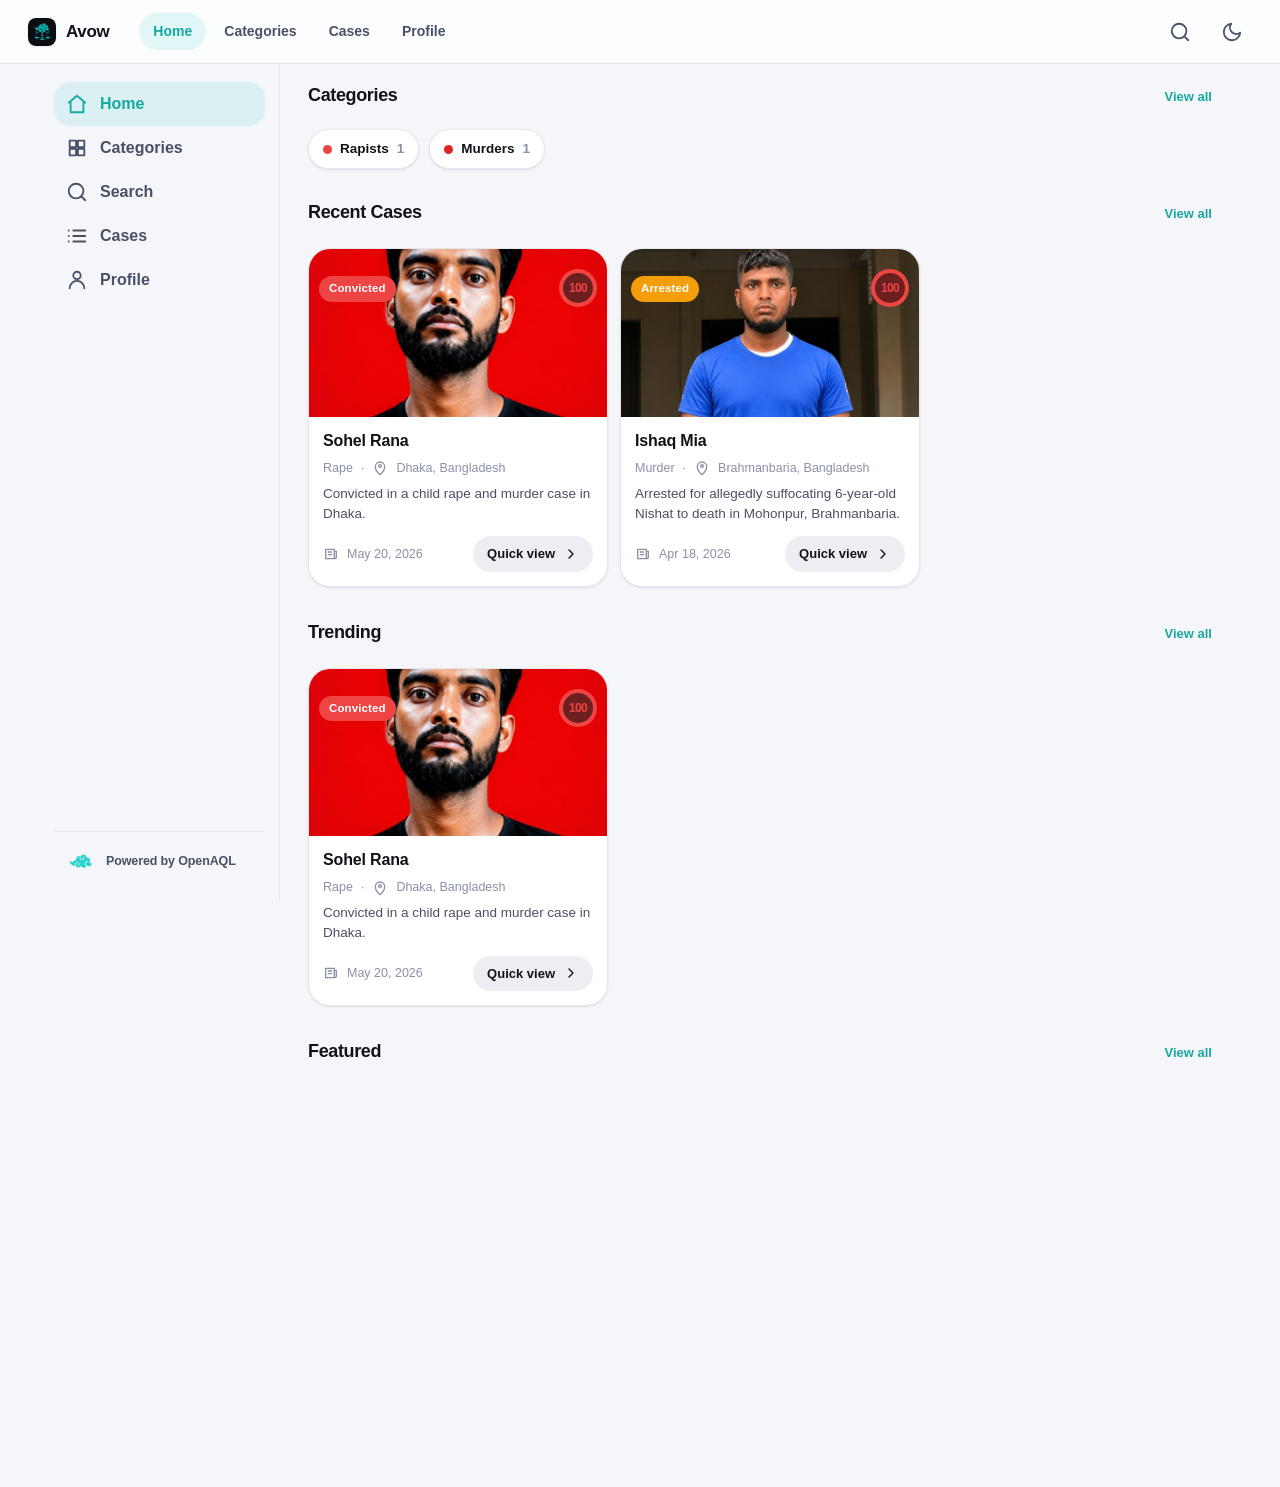
==== commit 506d22b9: "Change URL" ====
--- a/index.html
+++ b/index.html
@@ -13,12 +13,12 @@
   <meta name="robots" content="noindex, nofollow">
   <meta name="language" content="en"/>
   <meta property="og:type" content="website"/>
-  <meta property="og:url" content="https://openaql.github.io/avow"/>
+  <meta property="og:url" content="https://avow.openaql.org"/>
   <meta property="og:title" content="Avow"/>
   <meta property="og:description" content="Awareness, Integrity and Justice"/>
   <meta property="og:image" content="https://openaql.github.io/avow/assets/icons/avow-banner.jpg"/>
   <meta name="twitter:card" content="summary_large_image"/>
-  <meta name="twitter:url" content="https://openaql.github.io/avow"/>
+  <meta name="twitter:url" content="https://avow.openaql.org"/>
   <meta name="twitter:title" content="Avow"/>
   <meta name="twitter:description" content="Awareness, Integrity and Justice"/>
   <meta name="twitter:image" content="https://openaql.github.io/avow/assets/icons/avow-banner.jpg"/>
--- a/assets/css/styles.css
+++ b/assets/css/styles.css
@@ -301,6 +301,7 @@
 .kv dt { color: var(--text-mut); }
 .kv dd { font-weight: 600; }
 .taglist { display: flex; flex-wrap: wrap; gap: 8px; }
+.taglist .badge {max-width: 100%; white-space: normal; overflow-wrap: anywhere; word-break: break-word; text-align: left;}
 .prose { color: var(--text-soft); font-size: 15px; line-height: 1.65; }
 
 .timeline { position: relative; padding-left: 28px; }
--- a/assets/css/styles.css
+++ b/assets/css/styles.css
@@ -301,6 +301,7 @@
 .kv dt { color: var(--text-mut); }
 .kv dd { font-weight: 600; }
 .taglist { display: flex; flex-wrap: wrap; gap: 8px; }
+.taglist .badge {max-width: 100%; white-space: normal; overflow-wrap: anywhere; word-break: break-word; text-align: left;}
 .prose { color: var(--text-soft); font-size: 15px; line-height: 1.65; }
 
 .timeline { position: relative; padding-left: 28px; }
